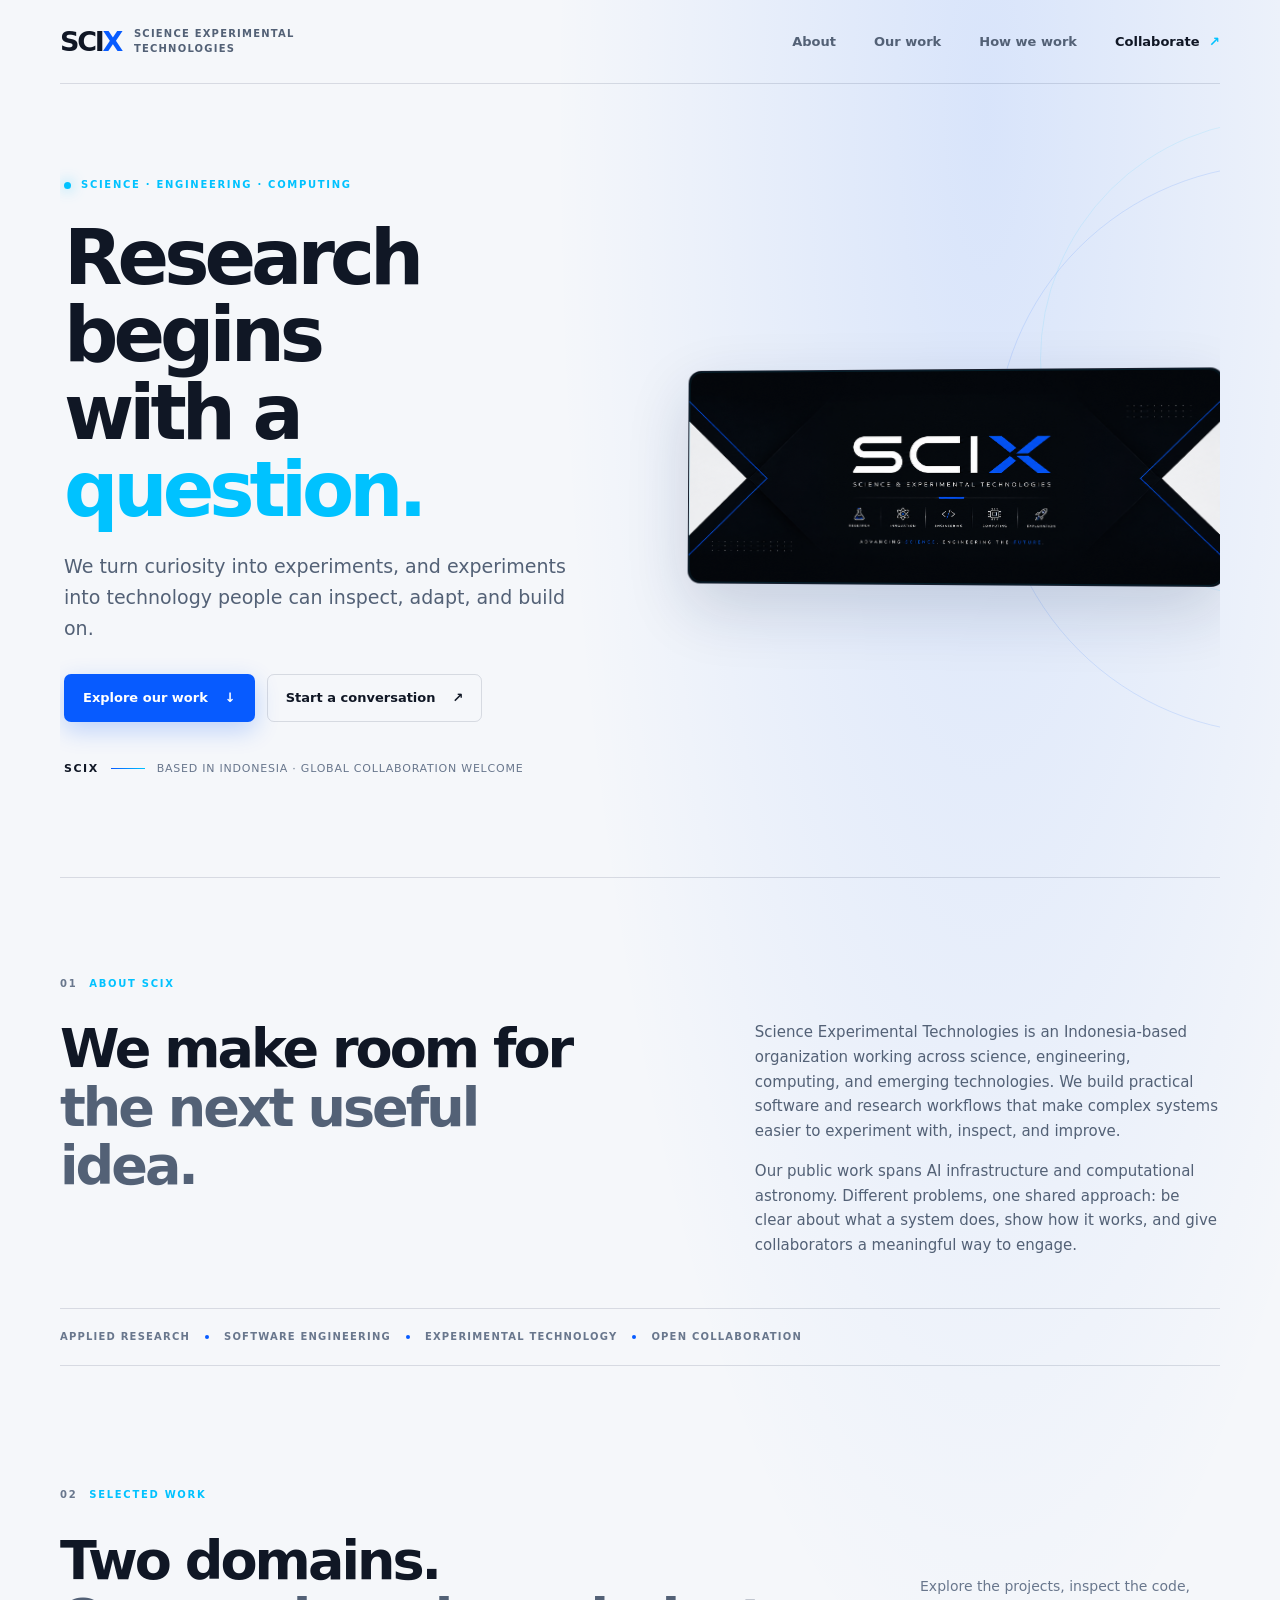
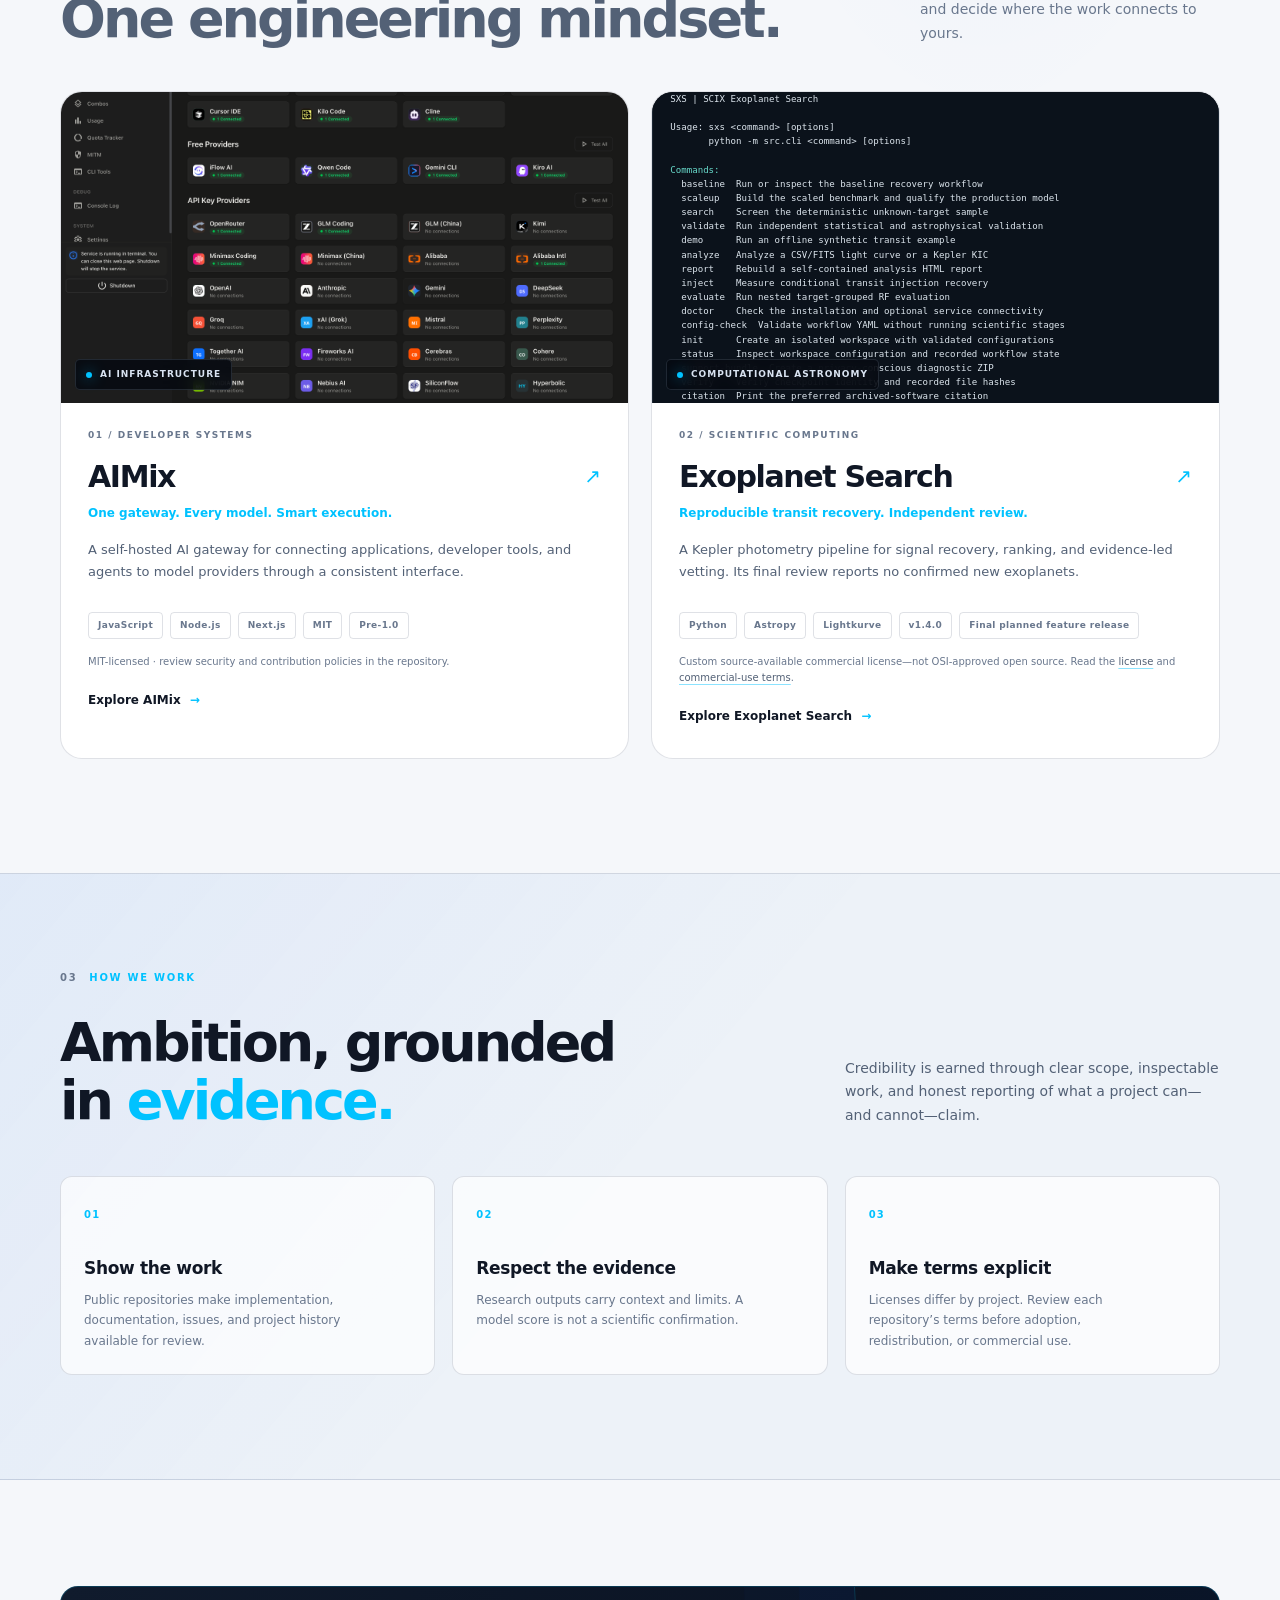
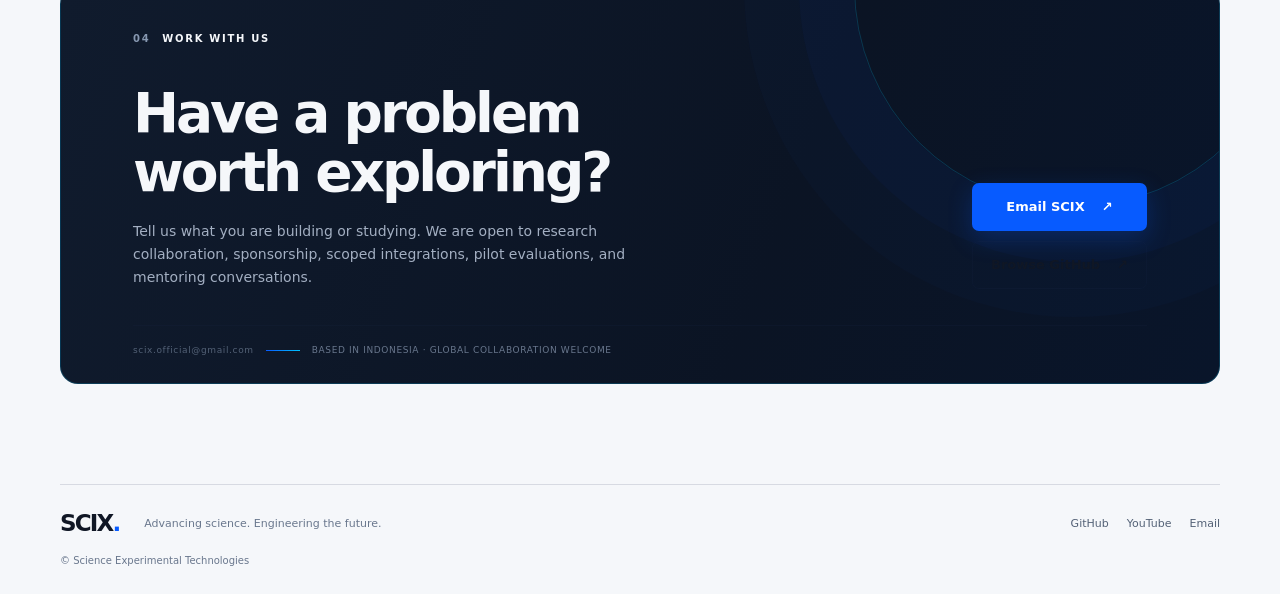
==== site/index.html @ 826debbf "Add SCIX landing site for Cloudflare Pages" ====
<!doctype html>
<html lang="en">
  <head>
    <meta charset="utf-8">
    <meta name="viewport" content="width=device-width, initial-scale=1">
    <meta name="theme-color" content="#080d18">
    <meta name="description" content="Science Experimental Technologies advances science, engineering, computing, and emerging technologies through research, experimentation, and open innovation.">
    <meta property="og:type" content="website">
    <meta property="og:title" content="Science Experimental Technologies — SCIX">
    <meta property="og:description" content="Research questions. Experimental technology. Engineering built to be explored.">
    <title>Science Experimental Technologies — SCIX</title>
    <link rel="icon" type="image/svg+xml" href="./assets/favicon.svg">
    <link rel="stylesheet" href="./styles.css">
  </head>
  <body>
    <a class="skip-link" href="#main">Skip to content</a>

    <header class="site-header">
      <a class="brand" href="#top" aria-label="Science Experimental Technologies home">
        <span class="brand-mark" aria-hidden="true">SCI<span>X</span></span>
        <span class="brand-name">Science Experimental<br>Technologies</span>
      </a>
      <nav class="main-nav" aria-label="Main navigation">
        <a href="#about">About</a>
        <a href="#work">Our work</a>
        <a href="#principles">How we work</a>
        <a class="nav-contact" href="#contact">Collaborate <span aria-hidden="true">↗</span></a>
      </nav>
    </header>

    <main id="main">
      <section class="hero" id="top" aria-labelledby="hero-title">
        <picture class="hero-art">
          <source media="(prefers-color-scheme: dark)" srcset="./assets/scix-banner-wide.png">
          <source media="(prefers-color-scheme: light)" srcset="./assets/scix-banner-centered.png">
          <img src="./assets/scix-banner-wide.png" alt="SCIX — Science & Experimental Technologies. Advancing science. Engineering the future." width="1983" height="793" fetchpriority="high">
        </picture>
        <div class="hero-copy">
          <p class="eyebrow"><span class="eyebrow-dot"></span> Science · Engineering · Computing</p>
          <h1 id="hero-title">Research begins<br>with a <span>question.</span></h1>
          <p class="hero-lede">We turn curiosity into experiments, and experiments into technology people can inspect, adapt, and build on.</p>
          <div class="hero-actions">
            <a class="button button-primary" href="#work">Explore our work <span aria-hidden="true">↓</span></a>
            <a class="button button-quiet" href="mailto:scix.official@gmail.com">Start a conversation <span aria-hidden="true">↗</span></a>
          </div>
          <div class="hero-context"><span>SCIX</span><span class="context-rule"></span><span>Based in Indonesia · Global collaboration welcome</span></div>
        </div>
        <div class="hero-orbit orbit-one" aria-hidden="true"></div>
        <div class="hero-orbit orbit-two" aria-hidden="true"></div>
      </section>

      <section class="intro section-wrap" id="about" aria-labelledby="about-title">
        <div class="section-label"><span>01</span> About SCIX</div>
        <div class="intro-content">
          <h2 id="about-title">We make room for<br><span>the next useful idea.</span></h2>
          <div class="intro-copy">
            <p>Science Experimental Technologies is an Indonesia-based organization working across science, engineering, computing, and emerging technologies. We build practical software and research workflows that make complex systems easier to experiment with, inspect, and improve.</p>
            <p>Our public work spans AI infrastructure and computational astronomy. Different problems, one shared approach: be clear about what a system does, show how it works, and give collaborators a meaningful way to engage.</p>
          </div>
        </div>
        <div class="domain-strip" aria-label="Areas of work">
          <span>Applied research</span><i></i><span>Software engineering</span><i></i><span>Experimental technology</span><i></i><span>Open collaboration</span>
        </div>
      </section>

      <section class="work-section section-wrap" id="work" aria-labelledby="work-title">
        <div class="section-heading">
          <div>
            <div class="section-label"><span>02</span> Selected work</div>
            <h2 id="work-title">Two domains.<br><span>One engineering mindset.</span></h2>
          </div>
          <p class="section-aside">Explore the projects, inspect the code, and decide where the work connects to yours.</p>
        </div>

        <div class="project-grid">
          <article class="project-card project-ai">
            <a class="project-image" href="https://github.com/Science-Experimental-Technologies/AIMix" aria-label="Explore the AIMix repository">
              <img src="./assets/aimix-dashboard.png" alt="AIMix provider management dashboard" width="1400" height="900" loading="lazy">
              <span class="image-label"><span class="live-dot"></span> AI infrastructure</span>
            </a>
            <div class="project-body">
              <div class="project-kicker">01 / Developer systems</div>
              <div class="project-title-row"><h3>AIMix</h3><span class="project-arrow" aria-hidden="true">↗</span></div>
              <p class="project-tagline">One gateway. Every model. Smart execution.</p>
              <p class="project-description">A self-hosted AI gateway for connecting applications, developer tools, and agents to model providers through a consistent interface.</p>
              <div class="tag-list"><span>JavaScript</span><span>Node.js</span><span>Next.js</span><span>MIT</span><span>Pre-1.0</span></div>
              <p class="license-note">MIT-licensed · review security and contribution policies in the repository.</p>
              <a class="text-link" href="https://github.com/Science-Experimental-Technologies/AIMix">Explore AIMix <span aria-hidden="true">→</span></a>
            </div>
          </article>

          <article class="project-card project-science">
            <a class="project-image project-image-terminal" href="https://science-experimental-technologies.github.io/Exoplanet-Search/getting-started/cli-preview/" aria-label="View the Exoplanet Search command-line preview">
              <img src="./assets/sxs-cli-help.svg" alt="Exoplanet Search command-line preview" width="960" height="540" loading="lazy">
              <span class="image-label"><span class="live-dot"></span> Computational astronomy</span>
            </a>
            <div class="project-body">
              <div class="project-kicker">02 / Scientific computing</div>
              <div class="project-title-row"><h3>Exoplanet Search</h3><span class="project-arrow" aria-hidden="true">↗</span></div>
              <p class="project-tagline">Reproducible transit recovery. Independent review.</p>
              <p class="project-description">A Kepler photometry pipeline for signal recovery, ranking, and evidence-led vetting. Its final review reports no confirmed new exoplanets.</p>
              <div class="tag-list"><span>Python</span><span>Astropy</span><span>Lightkurve</span><span>v1.4.0</span><span>Final planned feature release</span></div>
              <p class="license-note">Custom source-available commercial license—not OSI-approved open source. Read the <a href="https://github.com/Science-Experimental-Technologies/Exoplanet-Search/blob/main/LICENSE">license</a> and <a href="https://github.com/Science-Experimental-Technologies/Exoplanet-Search/blob/main/COMMERCIAL_USE.md">commercial-use terms</a>.</p>
              <a class="text-link" href="https://github.com/Science-Experimental-Technologies/Exoplanet-Search">Explore Exoplanet Search <span aria-hidden="true">→</span></a>
            </div>
          </article>
        </div>
      </section>

      <section class="principles-section" id="principles" aria-labelledby="principles-title">
        <div class="section-wrap">
          <div class="section-label"><span>03</span> How we work</div>
          <div class="principles-heading">
            <h2 id="principles-title">Ambition, grounded<br>in <span>evidence.</span></h2>
            <p>Credibility is earned through clear scope, inspectable work, and honest reporting of what a project can—and cannot—claim.</p>
          </div>
          <div class="principle-grid">
            <article class="principle-card">
              <span class="principle-number">01</span>
              <h3>Show the work</h3>
              <p>Public repositories make implementation, documentation, issues, and project history available for review.</p>
            </article>
            <article class="principle-card">
              <span class="principle-number">02</span>
              <h3>Respect the evidence</h3>
              <p>Research outputs carry context and limits. A model score is not a scientific confirmation.</p>
            </article>
            <article class="principle-card">
              <span class="principle-number">03</span>
              <h3>Make terms explicit</h3>
              <p>Licenses differ by project. Review each repository’s terms before adoption, redistribution, or commercial use.</p>
            </article>
          </div>
        </div>
      </section>

      <section class="collaborate-section section-wrap" id="contact" aria-labelledby="contact-title">
        <div class="collab-panel">
          <div class="collab-glow" aria-hidden="true"></div>
          <div class="section-label"><span>04</span> Work with us</div>
          <div class="collab-content">
            <div>
              <h2 id="contact-title">Have a problem<br>worth exploring?</h2>
              <p>Tell us what you are building or studying. We are open to research collaboration, sponsorship, scoped integrations, pilot evaluations, and mentoring conversations.</p>
            </div>
            <div class="collab-actions">
              <a class="button button-primary" href="mailto:scix.official@gmail.com?subject=SCIX%20collaboration">Email SCIX <span aria-hidden="true">↗</span></a>
              <a class="button button-outline" href="https://github.com/Science-Experimental-Technologies">Browse GitHub <span aria-hidden="true">↗</span></a>
            </div>
          </div>
          <div class="collab-footer"><span>scix.official@gmail.com</span><span class="context-rule"></span><span>Based in Indonesia · Global collaboration welcome</span></div>
        </div>
      </section>
    </main>

    <footer class="site-footer">
      <a class="footer-brand" href="#top">SCIX<span>.</span></a>
      <p>Advancing science. Engineering the future.</p>
      <div class="footer-links">
        <a href="https://github.com/Science-Experimental-Technologies">GitHub</a>
        <a href="https://www.youtube.com/@ScExTe">YouTube</a>
        <a href="mailto:scix.official@gmail.com">Email</a>
      </div>
      <small>© Science Experimental Technologies</small>
    </footer>
  </body>
</html>
---- site/styles.css ----
@charset "utf-8";

:root {
  color-scheme: dark;
  --page: #080d18;
  --page-deep: #05080f;
  --surface: #0d1422;
  --surface-raised: #111b2c;
  --surface-soft: #0a111d;
  --ink: #f5f7fa;
  --muted: #a3afc2;
  --quiet: #74839b;
  --line: rgba(157, 177, 208, .15);
  --blue: #075bff;
  --cyan: #00c2ff;
  --max: 1160px;
  --radius: 22px;
  --shadow: 0 26px 80px rgba(0, 0, 0, .28);
}

* { box-sizing: border-box; }
html { scroll-behavior: smooth; scroll-padding-top: 88px; }
body {
  margin: 0;
  background:
    radial-gradient(ellipse at 77% 3%, rgba(7, 91, 255, .12), transparent 27rem),
    var(--page);
  color: var(--ink);
  font-family: Inter, ui-sans-serif, system-ui, -apple-system, BlinkMacSystemFont, "Segoe UI", sans-serif;
  font-size: 16px;
  line-height: 1.65;
  text-rendering: optimizeLegibility;
  -webkit-font-smoothing: antialiased;
}

a { color: inherit; text-decoration: none; }
a:hover { color: var(--cyan); }
img { display: block; max-width: 100%; }
::selection { background: rgba(7, 91, 255, .45); color: white; }
:focus-visible { outline: 3px solid var(--cyan); outline-offset: 4px; border-radius: 4px; }

.skip-link {
  position: fixed; z-index: 20; top: 12px; left: 12px;
  padding: 10px 14px; border-radius: 8px;
  background: var(--ink); color: var(--page); transform: translateY(-160%);
}
.skip-link:focus { transform: translateY(0); }

.site-header {
  width: min(var(--max), calc(100% - 56px));
  min-height: 84px; margin: 0 auto;
  display: flex; align-items: center; justify-content: space-between; gap: 28px;
  border-bottom: 1px solid var(--line);
}
.brand { display: inline-flex; align-items: center; gap: 13px; flex-shrink: 0; }
.brand-mark { font-size: 27px; font-weight: 820; letter-spacing: -.085em; line-height: 1; }
.brand-mark span { color: var(--blue); }
.brand-name { color: var(--muted); font-size: 10px; font-weight: 650; letter-spacing: .12em; line-height: 1.45; text-transform: uppercase; }
.main-nav { display: flex; align-items: center; gap: clamp(18px, 3vw, 38px); color: var(--muted); font-size: 13px; font-weight: 570; }
.main-nav a { transition: color .18s ease; }
.main-nav .nav-contact { color: var(--ink); }
.nav-contact span { margin-left: 5px; color: var(--cyan); }

.hero {
  position: relative; isolation: isolate; overflow: hidden;
  width: min(var(--max), calc(100% - 56px)); min-height: 580px; margin: 0 auto;
  display: grid; grid-template-areas: "copy art"; grid-template-columns: minmax(0, 1.05fr) minmax(390px, .95fr);
  align-items: center; gap: 30px; padding: 68px 0 74px;
}
.hero-copy { grid-area: copy; position: relative; z-index: 2; padding: 25px 0 25px 4px; }
.eyebrow, .section-label, .project-kicker {
  color: var(--cyan); font-size: 10px; font-weight: 730; letter-spacing: .17em; text-transform: uppercase;
}
.eyebrow { display: flex; align-items: center; gap: 10px; margin: 0 0 25px; }
.eyebrow-dot, .live-dot { width: 7px; height: 7px; border-radius: 50%; background: var(--cyan); box-shadow: 0 0 14px rgba(0, 194, 255, .75); }
h1, h2, h3, p { margin-top: 0; }
h1, h2, h3 { text-wrap: balance; }
h1 { max-width: 700px; margin-bottom: 22px; font-size: clamp(44px, 6vw, 76px); font-weight: 660; letter-spacing: -.065em; line-height: 1.02; }
h1 span, h2 span { color: var(--cyan); }
.hero-lede { max-width: 520px; margin-bottom: 29px; color: var(--muted); font-size: clamp(16px, 1.65vw, 19px); line-height: 1.65; }
.hero-actions { display: flex; align-items: center; flex-wrap: wrap; gap: 12px; }
.button { min-height: 48px; display: inline-flex; align-items: center; justify-content: center; gap: 17px; padding: 0 18px; border: 1px solid transparent; border-radius: 7px; font-size: 13px; font-weight: 680; transition: transform .18s ease, border-color .18s ease, background .18s ease; }
.button:hover { color: white; transform: translateY(-2px); }
.button-primary { background: var(--blue); color: white; box-shadow: 0 8px 24px rgba(7, 91, 255, .24); }
.button-primary:hover { background: #176aff; }
.button-quiet { border-color: var(--line); color: var(--ink); }
.button-quiet:hover, .button-outline:hover { border-color: rgba(0, 194, 255, .6); }
.hero-context, .collab-footer { display: flex; align-items: center; gap: 12px; margin-top: 38px; color: var(--quiet); font-size: 11px; letter-spacing: .07em; text-transform: uppercase; }
.hero-context > span:first-child { color: var(--ink); font-weight: 780; letter-spacing: .14em; }
.context-rule { width: 34px; height: 1px; background: linear-gradient(90deg, var(--blue), var(--cyan)); }
.hero-art { grid-area: art; position: relative; z-index: 1; display: block; width: 100%; overflow: hidden; border: 1px solid rgba(117, 152, 208, .16); border-radius: 13px; background: #03060c; box-shadow: var(--shadow); transform: perspective(1100px) rotateY(-4deg) rotateX(1deg); }
.hero-art::after { position: absolute; inset: 0; border: 1px solid rgba(0, 194, 255, .12); border-radius: inherit; content: ""; pointer-events: none; }
.hero-art img { width: 100%; height: auto; }
.hero-orbit { position: absolute; z-index: -1; width: 480px; height: 480px; border: 1px solid rgba(0, 194, 255, .1); border-radius: 50%; pointer-events: none; }
.orbit-one { top: 35px; right: -300px; }
.orbit-two { top: 80px; right: -345px; width: 570px; height: 570px; border-color: rgba(7, 91, 255, .12); }

.section-wrap { width: min(var(--max), calc(100% - 56px)); margin-right: auto; margin-left: auto; }
.intro { padding-top: 98px; padding-bottom: 96px; border-top: 1px solid var(--line); }
.section-label { display: flex; align-items: center; gap: 12px; margin-bottom: 28px; }
.section-label span { color: var(--quiet); font-variant-numeric: tabular-nums; }
.intro-content { display: grid; grid-template-columns: 1fr .82fr; gap: 11%; align-items: start; }
h2 { margin-bottom: 0; font-size: clamp(34px, 4.4vw, 54px); font-weight: 630; letter-spacing: -.055em; line-height: 1.08; }
.intro-content h2 span { color: var(--muted); }
.intro-copy { max-width: 500px; color: var(--muted); font-size: 15px; }
.intro-copy p:last-child { margin-bottom: 0; }
.domain-strip { display: flex; align-items: center; flex-wrap: wrap; gap: 15px; margin-top: 50px; padding: 20px 0; border-top: 1px solid var(--line); border-bottom: 1px solid var(--line); color: var(--quiet); font-size: 10px; font-weight: 650; letter-spacing: .12em; text-transform: uppercase; }
.domain-strip i { width: 4px; height: 4px; border-radius: 50%; background: var(--blue); }

.work-section { padding-top: 25px; padding-bottom: 114px; }
.section-heading { display: flex; align-items: end; justify-content: space-between; gap: 38px; margin-bottom: 42px; }
.section-heading h2 span { color: var(--muted); }
.section-aside { max-width: 300px; margin: 0 0 4px; color: var(--quiet); font-size: 14px; }
.project-grid { display: grid; grid-template-columns: repeat(2, minmax(0, 1fr)); gap: 22px; }
.project-card { overflow: hidden; border: 1px solid var(--line); border-radius: var(--radius); background: linear-gradient(145deg, var(--surface-raised), var(--surface)); transition: transform .22s ease, border-color .22s ease; }
.project-card:hover { transform: translateY(-4px); border-color: rgba(0, 194, 255, .32); }
.project-image { position: relative; display: block; overflow: hidden; aspect-ratio: 1.82; background: #05080e; }
.project-image > img { width: 100%; height: 100%; object-fit: cover; transition: transform .5s ease; }
.project-card:hover .project-image > img { transform: scale(1.025); }
.project-image-terminal > img { object-fit: cover; }
.image-label { position: absolute; bottom: 13px; left: 14px; display: inline-flex; align-items: center; gap: 8px; padding: 7px 10px; border: 1px solid rgba(200, 218, 245, .14); border-radius: 5px; background: rgba(5, 9, 16, .82); color: #d9e3f1; font-size: 9px; font-weight: 700; letter-spacing: .11em; text-transform: uppercase; backdrop-filter: blur(8px); }
.live-dot { width: 6px; height: 6px; }
.project-body { padding: 25px 27px 29px; }
.project-kicker { color: var(--quiet); font-size: 9px; }
.project-title-row { display: flex; align-items: center; justify-content: space-between; margin-top: 9px; }
.project-title-row h3 { margin-bottom: 0; font-size: 30px; font-weight: 630; letter-spacing: -.045em; }
.project-arrow { color: var(--cyan); font-size: 20px; }
.project-tagline { margin: 3px 0 15px; color: var(--cyan); font-size: 12px; font-weight: 660; }
.project-description { min-height: 54px; margin-bottom: 19px; color: var(--muted); font-size: 13px; line-height: 1.7; }
.tag-list { display: flex; flex-wrap: wrap; gap: 7px; margin-bottom: 22px; }
.tag-list span { padding: 5px 9px; border: 1px solid var(--line); border-radius: 4px; color: var(--quiet); font-size: 9px; font-weight: 660; letter-spacing: .04em; }
.license-note { margin: -7px 0 16px; color: var(--quiet); font-size: 10px; line-height: 1.6; }
.license-note a { color: var(--muted); text-decoration: underline; text-decoration-color: rgba(0, 194, 255, .45); text-underline-offset: 3px; }
.text-link { display: inline-flex; align-items: center; gap: 9px; color: var(--ink); font-size: 12px; font-weight: 700; }
.text-link span { color: var(--cyan); transition: transform .18s ease; }
.text-link:hover span { transform: translateX(4px); }

.principles-section { padding: 96px 0 104px; border-top: 1px solid var(--line); border-bottom: 1px solid var(--line); background: linear-gradient(130deg, rgba(7, 91, 255, .055), transparent 50%), var(--surface-soft); }
.principles-heading { display: flex; align-items: end; justify-content: space-between; gap: 36px; }
.principles-heading h2 span { color: var(--cyan); }
.principles-heading > p { max-width: 375px; margin: 0 0 4px; color: var(--muted); font-size: 14px; }
.principle-grid { display: grid; grid-template-columns: repeat(3, 1fr); gap: 17px; margin-top: 45px; }
.principle-card { min-height: 190px; padding: 23px; border: 1px solid var(--line); border-radius: 12px; background: rgba(12, 20, 33, .55); }
.principle-number { color: var(--cyan); font-size: 10px; font-weight: 730; letter-spacing: .12em; }
.principle-card h3 { margin: 28px 0 8px; font-size: 17px; font-weight: 650; letter-spacing: -.02em; }
.principle-card p { max-width: 300px; margin-bottom: 0; color: var(--quiet); font-size: 12px; line-height: 1.7; }

.collaborate-section { padding-top: 106px; padding-bottom: 100px; }
.collab-panel { position: relative; isolation: isolate; overflow: hidden; padding: 44px clamp(24px, 6vw, 72px) 25px; border: 1px solid rgba(0, 194, 255, .2); border-radius: 18px; background: linear-gradient(110deg, #0c1524, #0a1120 62%, #09152a); }
.collab-glow { position: absolute; z-index: -1; top: -220px; right: -75px; width: 440px; height: 440px; border: 1px solid rgba(0, 194, 255, .2); border-radius: 50%; box-shadow: 0 0 0 55px rgba(7, 91, 255, .035), 0 0 0 110px rgba(7, 91, 255, .025); }
.collab-content { display: flex; align-items: end; justify-content: space-between; gap: 50px; padding: 8px 0 36px; }
.collab-content h2 { margin-bottom: 17px; font-size: clamp(35px, 4.4vw, 55px); }
.collab-content p { max-width: 560px; margin-bottom: 0; color: var(--muted); font-size: 14px; }
.collab-actions { display: flex; flex-shrink: 0; flex-direction: column; gap: 10px; }
.button-outline { border-color: var(--line); color: var(--ink); }
.collab-footer { margin-top: 0; padding-top: 17px; border-top: 1px solid var(--line); font-size: 9px; }
.collab-footer > span:first-child { color: var(--muted); text-transform: none; }

.site-footer { width: min(var(--max), calc(100% - 56px)); min-height: 110px; margin: 0 auto; display: grid; grid-template-columns: auto 1fr auto; align-items: center; gap: 10px 25px; padding: 20px 0 25px; border-top: 1px solid var(--line); }
.footer-brand { font-size: 23px; font-weight: 820; letter-spacing: -.08em; }
.footer-brand span { color: var(--blue); }
.site-footer p { margin: 0; color: var(--quiet); font-size: 11px; }
.footer-links { display: flex; gap: 18px; color: var(--muted); font-size: 11px; }
.site-footer small { grid-column: 1 / -1; color: var(--quiet); font-size: 10px; }
.not-found { min-height: 100svh; width: min(700px, calc(100% - 48px)); margin: 0 auto; display: flex; flex-direction: column; align-items: flex-start; justify-content: center; }
.not-found .footer-brand { margin-bottom: 48px; }
.not-found h1 { margin-bottom: 18px; }
.not-found .hero-lede { margin-bottom: 25px; }

@media (prefers-color-scheme: light) {
  :root {
    color-scheme: light;
    --page: #f5f7fa;
    --page-deep: #eef2f7;
    --surface: #ffffff;
    --surface-raised: #ffffff;
    --surface-soft: #edf2f8;
    --ink: #101725;
    --muted: #536176;
    --quiet: #69778d;
    --line: rgba(28, 48, 78, .14);
    --shadow: 0 24px 65px rgba(21, 40, 72, .16);
  }
  .principle-card { background: rgba(255, 255, 255, .7); }
  .collab-panel { background: linear-gradient(110deg, #101b2d, #0b1424 62%, #09152a); color: #f5f7fa; }
  .collab-panel .section-label, .collab-panel h2 { color: #f5f7fa; }
  .collab-panel .section-label span { color: #8798b1; }
  .collab-panel .collab-content p { color: #a3afc2; }
}

@media (max-width: 850px) {
  .hero { min-height: 0; grid-template-areas: "copy" "art"; grid-template-columns: 1fr; padding-top: 56px; }
  .hero-copy { max-width: 720px; }
  .hero-art { width: min(100%, 720px); margin: 0 auto; transform: none; }
  .hero-orbit { top: 330px; right: -380px; }
  .intro-content { grid-template-columns: 1fr; gap: 24px; }
  .intro-copy { max-width: 670px; }
  .section-heading, .principles-heading { align-items: start; flex-direction: column; gap: 20px; }
  .section-aside, .principles-heading > p { max-width: 520px; }
  .collab-content { align-items: start; flex-direction: column; gap: 28px; }
  .collab-actions { flex-direction: row; flex-wrap: wrap; }
}

@media (max-width: 620px) {
  html { scroll-padding-top: 20px; }
  .site-header, .section-wrap, .hero, .site-footer { width: min(100% - 36px, var(--max)); }
  .site-header { min-height: 72px; align-items: center; flex-wrap: wrap; gap: 0; padding: 13px 0 10px; }
  .brand-mark { font-size: 24px; }
  .brand-name { font-size: 8px; }
  .main-nav { width: 100%; justify-content: space-between; gap: 10px; padding-top: 12px; font-size: 11px; }
  .hero { gap: 18px; padding-top: 38px; padding-bottom: 57px; }
  .hero-copy { padding-left: 0; }
  .eyebrow { margin-bottom: 19px; font-size: 9px; }
  h1 { font-size: clamp(43px, 13vw, 61px); }
  .hero-lede { font-size: 15px; }
  .button { min-height: 45px; padding: 0 13px; font-size: 11px; }
  .hero-context { margin-top: 27px; font-size: 9px; }
  .intro { padding-top: 68px; padding-bottom: 69px; }
  h2 { font-size: clamp(33px, 10vw, 46px); }
  .domain-strip { gap: 10px; margin-top: 30px; font-size: 8px; letter-spacing: .08em; }
  .work-section { padding-top: 8px; padding-bottom: 72px; }
  .section-heading { margin-bottom: 27px; }
  .project-grid { grid-template-columns: 1fr; gap: 15px; }
  .project-image { aspect-ratio: 1.72; }
  .project-body { padding: 22px 20px 24px; }
  .project-description { min-height: 0; }
  .principles-section { padding: 70px 0 73px; }
  .principle-grid { grid-template-columns: 1fr; gap: 10px; margin-top: 27px; }
  .principle-card { min-height: 0; padding: 20px; }
  .principle-card h3 { margin-top: 16px; }
  .collaborate-section { padding-top: 69px; padding-bottom: 63px; }
  .collab-panel { padding: 29px 20px 18px; }
  .collab-content { padding-top: 3px; padding-bottom: 25px; }
  .collab-actions { align-items: stretch; flex-direction: column; width: 100%; }
  .collab-actions .button { justify-content: space-between; }
  .collab-footer { flex-wrap: wrap; gap: 8px; font-size: 8px; }
  .site-footer { grid-template-columns: auto 1fr; padding-top: 22px; }
  .footer-links { grid-column: 1 / -1; grid-row: 2; }
  .site-footer small { grid-row: 3; }
}

@media (prefers-reduced-motion: reduce) {
  *, *::before, *::after { scroll-behavior: auto !important; transition-duration: .01ms !important; animation-duration: .01ms !important; animation-iteration-count: 1 !important; }
}
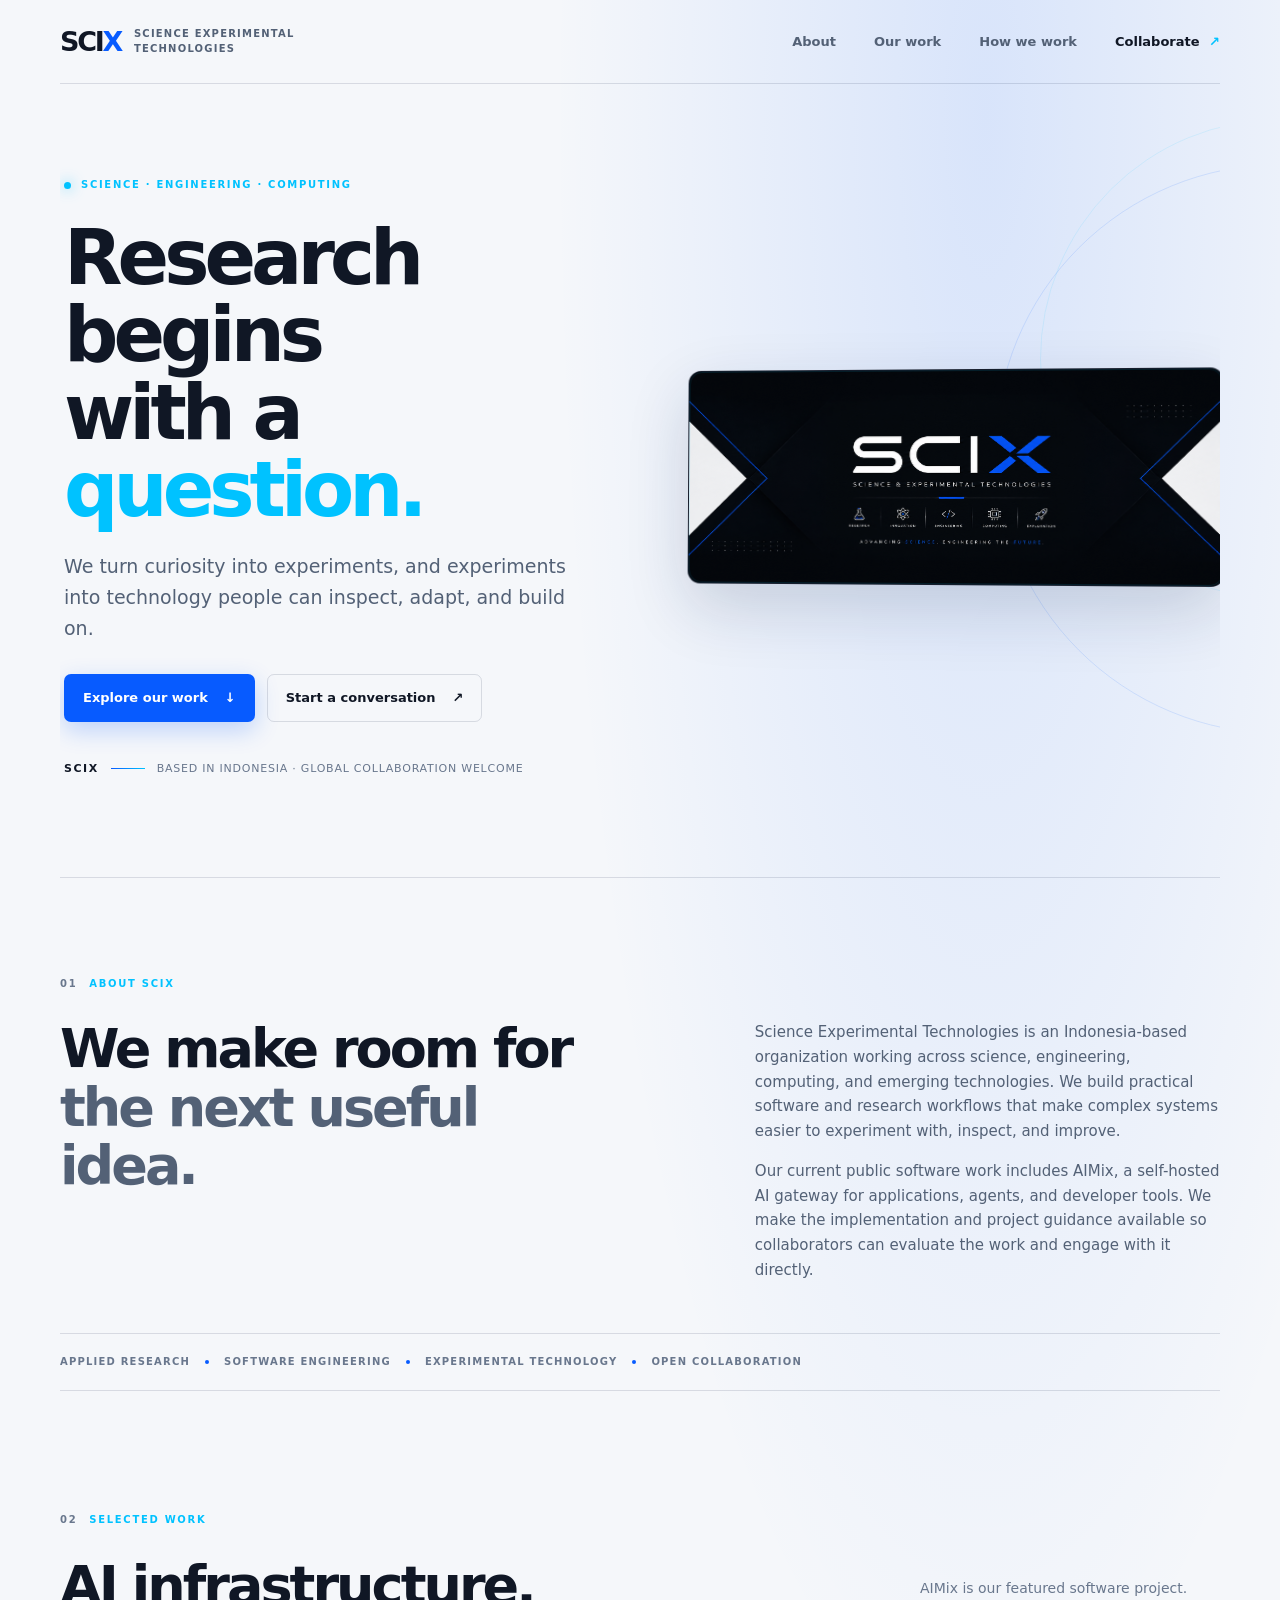
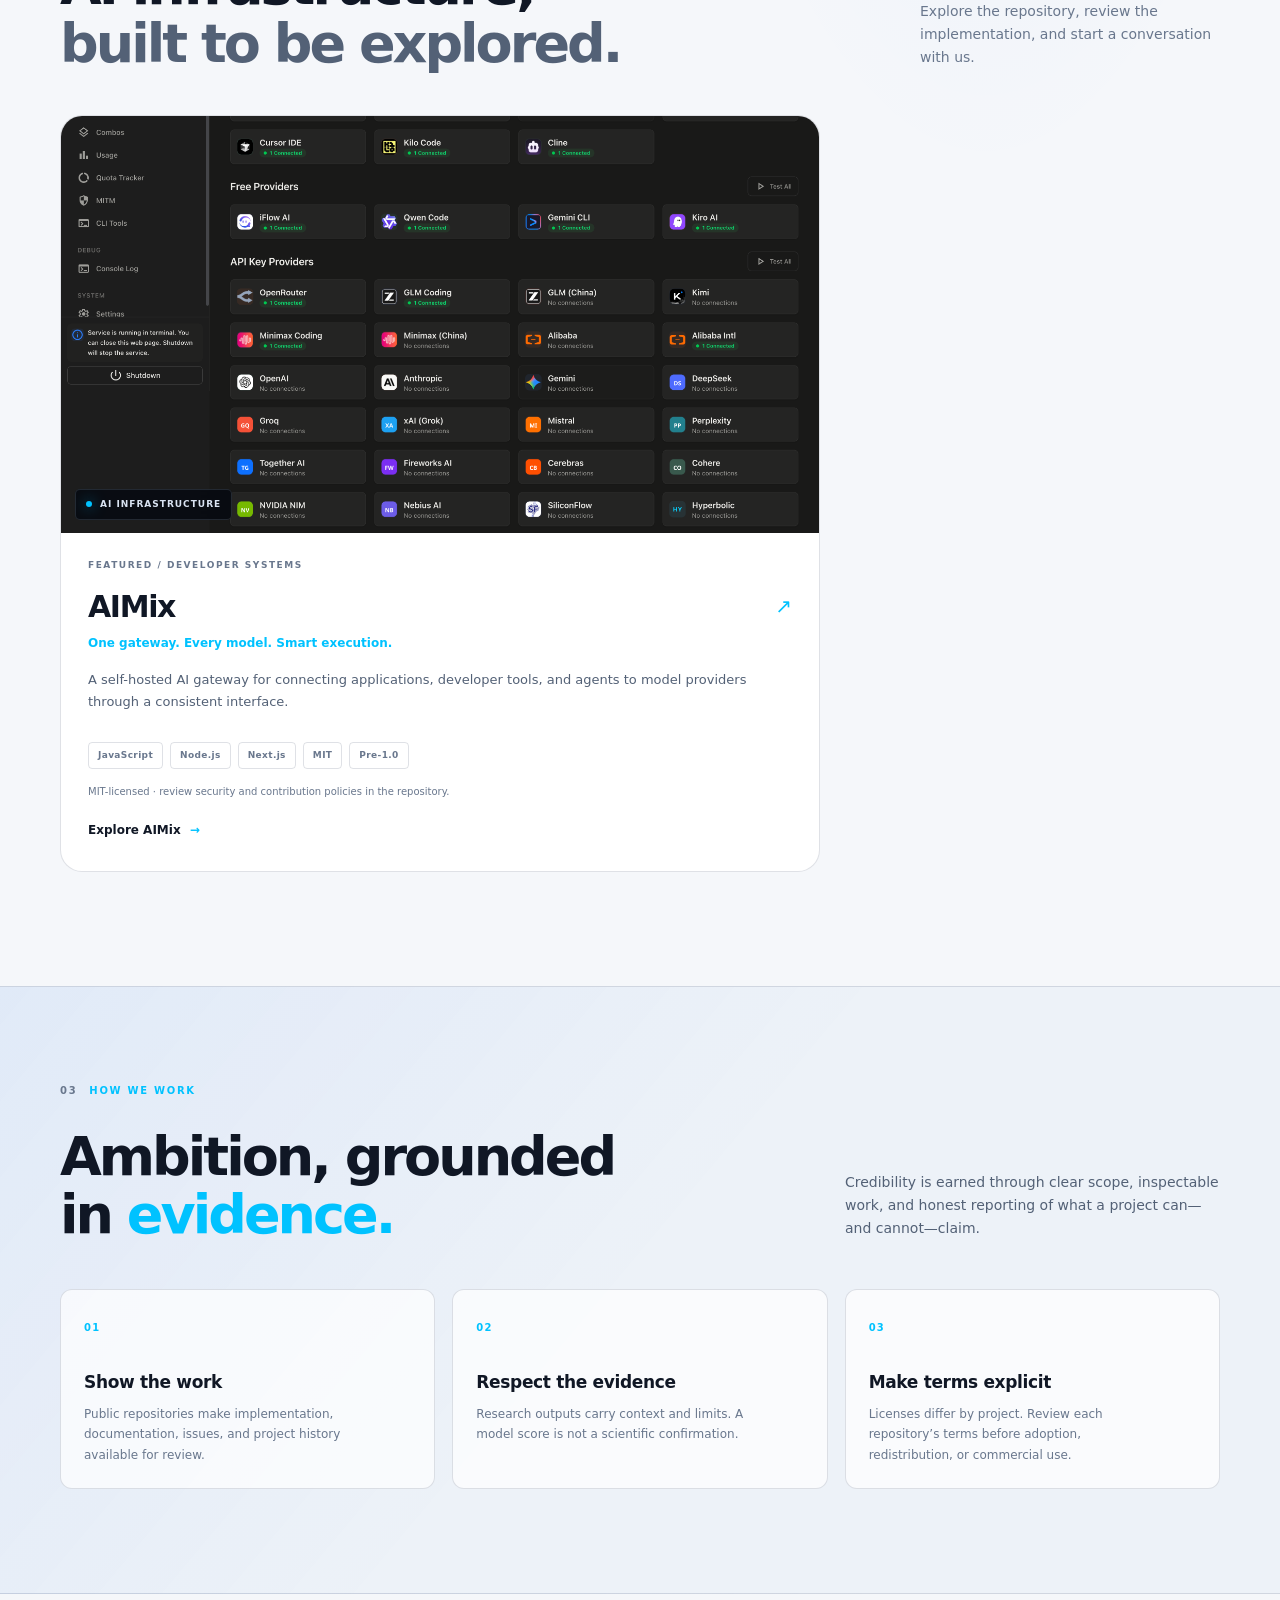
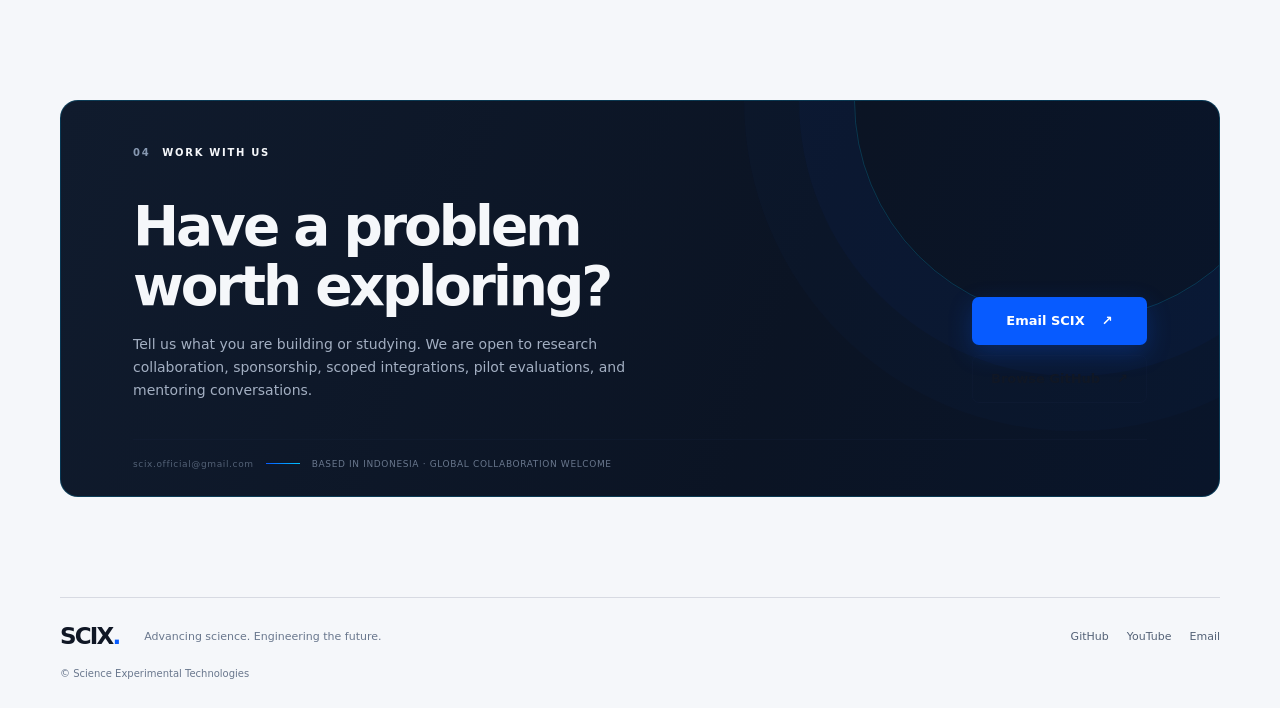
==== commit 6160917b: "Refine SCIX profile around AIMix" ====
--- a/site/index.html
+++ b/site/index.html
@@ -55,7 +55,7 @@
           <h2 id="about-title">We make room for<br><span>the next useful idea.</span></h2>
           <div class="intro-copy">
             <p>Science Experimental Technologies is an Indonesia-based organization working across science, engineering, computing, and emerging technologies. We build practical software and research workflows that make complex systems easier to experiment with, inspect, and improve.</p>
-            <p>Our public work spans AI infrastructure and computational astronomy. Different problems, one shared approach: be clear about what a system does, show how it works, and give collaborators a meaningful way to engage.</p>
+            <p>Our current public software work includes AIMix, a self-hosted AI gateway for applications, agents, and developer tools. We make the implementation and project guidance available so collaborators can evaluate the work and engage with it directly.</p>
           </div>
         </div>
         <div class="domain-strip" aria-label="Areas of work">
@@ -67,9 +67,9 @@
         <div class="section-heading">
           <div>
             <div class="section-label"><span>02</span> Selected work</div>
-            <h2 id="work-title">Two domains.<br><span>One engineering mindset.</span></h2>
+            <h2 id="work-title">AI infrastructure,<br><span>built to be explored.</span></h2>
           </div>
-          <p class="section-aside">Explore the projects, inspect the code, and decide where the work connects to yours.</p>
+          <p class="section-aside">AIMix is our featured software project. Explore the repository, review the implementation, and start a conversation with us.</p>
         </div>
 
         <div class="project-grid">
@@ -79,29 +79,13 @@
               <span class="image-label"><span class="live-dot"></span> AI infrastructure</span>
             </a>
             <div class="project-body">
-              <div class="project-kicker">01 / Developer systems</div>
+              <div class="project-kicker">Featured / Developer systems</div>
               <div class="project-title-row"><h3>AIMix</h3><span class="project-arrow" aria-hidden="true">↗</span></div>
               <p class="project-tagline">One gateway. Every model. Smart execution.</p>
               <p class="project-description">A self-hosted AI gateway for connecting applications, developer tools, and agents to model providers through a consistent interface.</p>
               <div class="tag-list"><span>JavaScript</span><span>Node.js</span><span>Next.js</span><span>MIT</span><span>Pre-1.0</span></div>
               <p class="license-note">MIT-licensed · review security and contribution policies in the repository.</p>
               <a class="text-link" href="https://github.com/Science-Experimental-Technologies/AIMix">Explore AIMix <span aria-hidden="true">→</span></a>
-            </div>
-          </article>
-
-          <article class="project-card project-science">
-            <a class="project-image project-image-terminal" href="https://science-experimental-technologies.github.io/Exoplanet-Search/getting-started/cli-preview/" aria-label="View the Exoplanet Search command-line preview">
-              <img src="./assets/sxs-cli-help.svg" alt="Exoplanet Search command-line preview" width="960" height="540" loading="lazy">
-              <span class="image-label"><span class="live-dot"></span> Computational astronomy</span>
-            </a>
-            <div class="project-body">
-              <div class="project-kicker">02 / Scientific computing</div>
-              <div class="project-title-row"><h3>Exoplanet Search</h3><span class="project-arrow" aria-hidden="true">↗</span></div>
-              <p class="project-tagline">Reproducible transit recovery. Independent review.</p>
-              <p class="project-description">A Kepler photometry pipeline for signal recovery, ranking, and evidence-led vetting. Its final review reports no confirmed new exoplanets.</p>
-              <div class="tag-list"><span>Python</span><span>Astropy</span><span>Lightkurve</span><span>v1.4.0</span><span>Final planned feature release</span></div>
-              <p class="license-note">Custom source-available commercial license—not OSI-approved open source. Read the <a href="https://github.com/Science-Experimental-Technologies/Exoplanet-Search/blob/main/LICENSE">license</a> and <a href="https://github.com/Science-Experimental-Technologies/Exoplanet-Search/blob/main/COMMERCIAL_USE.md">commercial-use terms</a>.</p>
-              <a class="text-link" href="https://github.com/Science-Experimental-Technologies/Exoplanet-Search">Explore Exoplanet Search <span aria-hidden="true">→</span></a>
             </div>
           </article>
         </div>
--- a/site/styles.css
+++ b/site/styles.css
@@ -111,13 +111,12 @@
 .section-heading { display: flex; align-items: end; justify-content: space-between; gap: 38px; margin-bottom: 42px; }
 .section-heading h2 span { color: var(--muted); }
 .section-aside { max-width: 300px; margin: 0 0 4px; color: var(--quiet); font-size: 14px; }
-.project-grid { display: grid; grid-template-columns: repeat(2, minmax(0, 1fr)); gap: 22px; }
+.project-grid { display: grid; grid-template-columns: minmax(0, 760px); gap: 22px; }
 .project-card { overflow: hidden; border: 1px solid var(--line); border-radius: var(--radius); background: linear-gradient(145deg, var(--surface-raised), var(--surface)); transition: transform .22s ease, border-color .22s ease; }
 .project-card:hover { transform: translateY(-4px); border-color: rgba(0, 194, 255, .32); }
 .project-image { position: relative; display: block; overflow: hidden; aspect-ratio: 1.82; background: #05080e; }
 .project-image > img { width: 100%; height: 100%; object-fit: cover; transition: transform .5s ease; }
 .project-card:hover .project-image > img { transform: scale(1.025); }
-.project-image-terminal > img { object-fit: cover; }
 .image-label { position: absolute; bottom: 13px; left: 14px; display: inline-flex; align-items: center; gap: 8px; padding: 7px 10px; border: 1px solid rgba(200, 218, 245, .14); border-radius: 5px; background: rgba(5, 9, 16, .82); color: #d9e3f1; font-size: 9px; font-weight: 700; letter-spacing: .11em; text-transform: uppercase; backdrop-filter: blur(8px); }
 .live-dot { width: 6px; height: 6px; }
 .project-body { padding: 25px 27px 29px; }
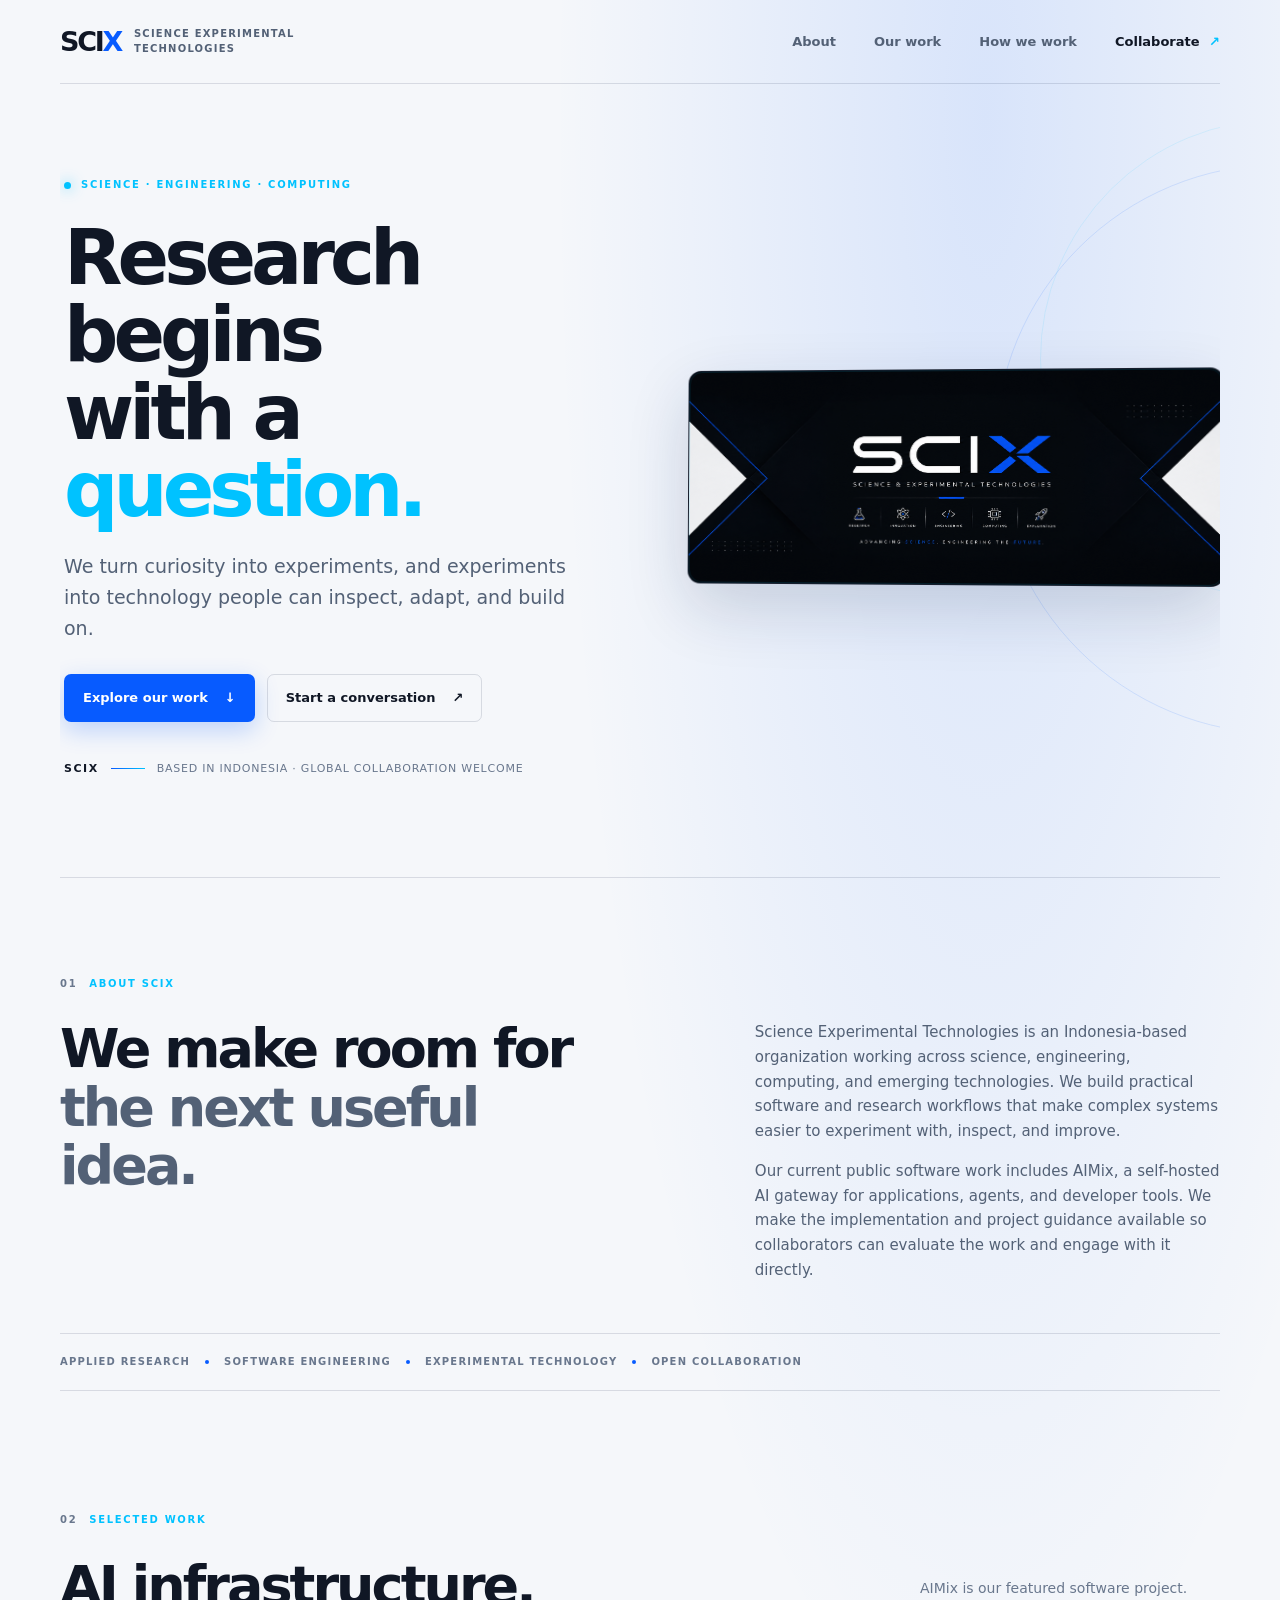
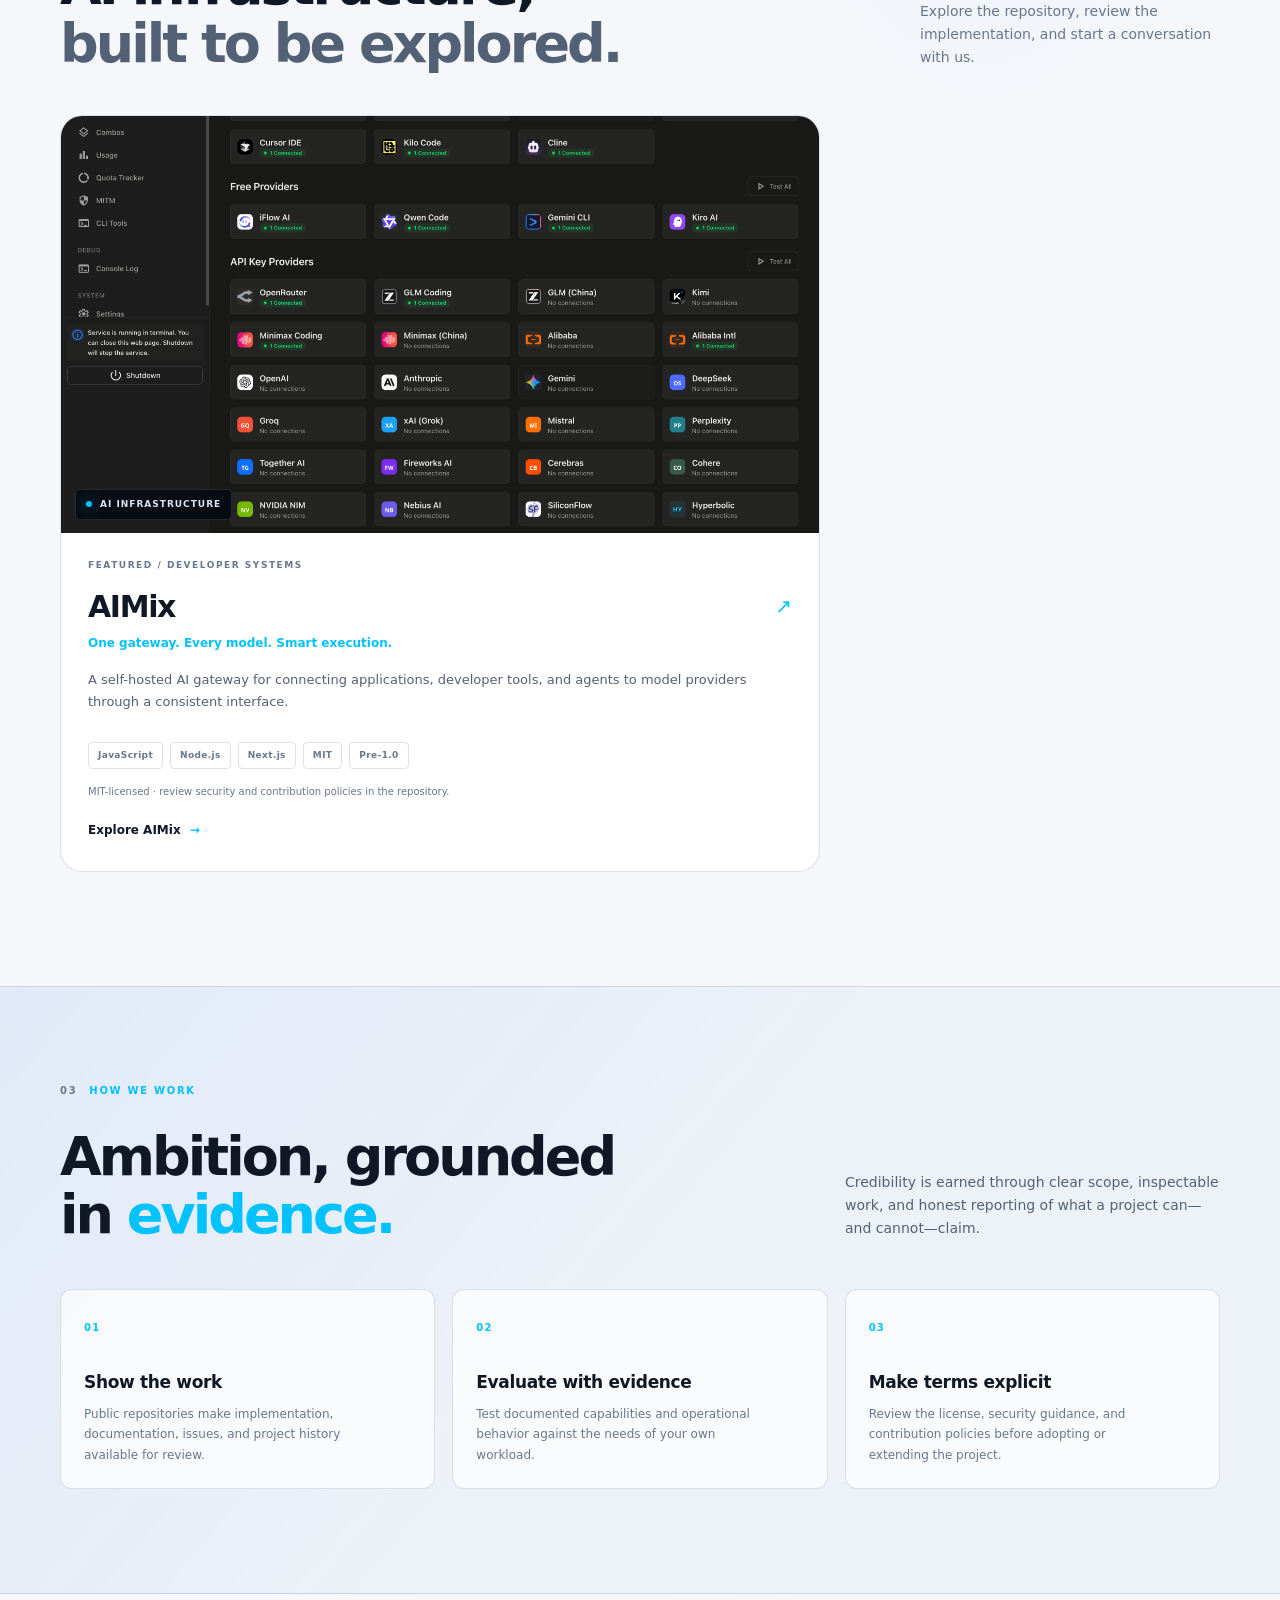
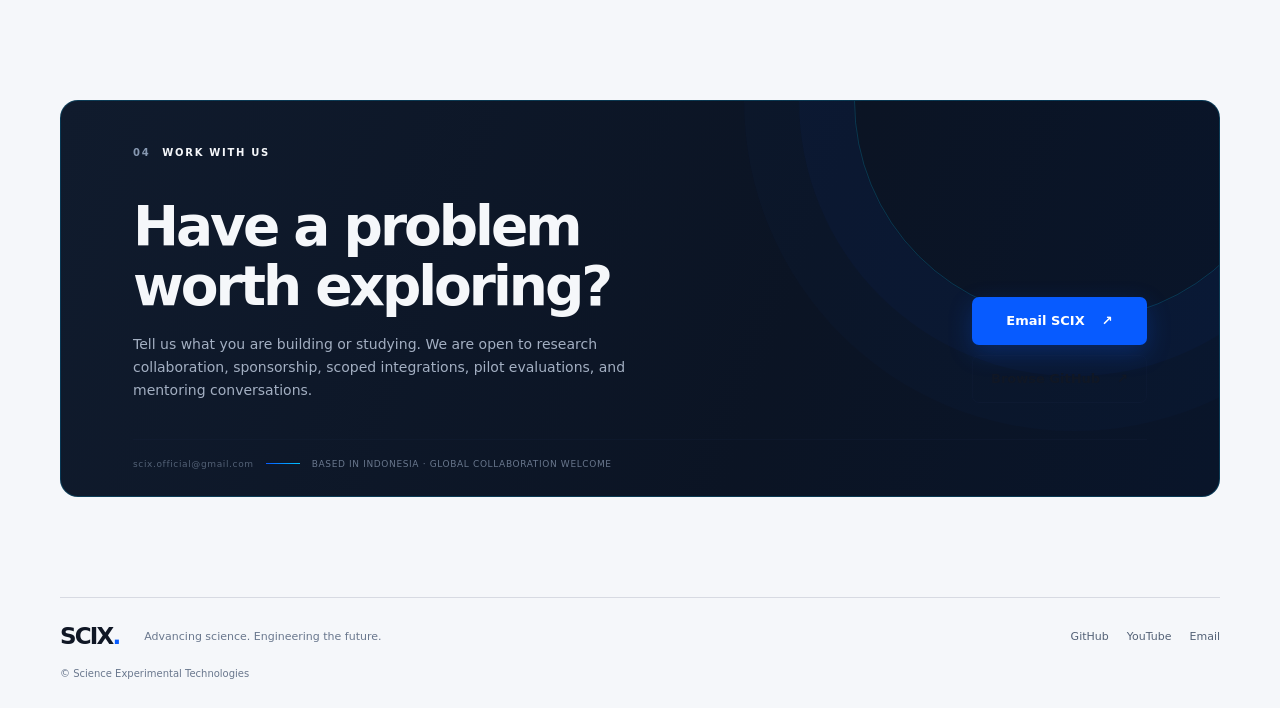
==== commit d114836d: "Align site principles with AIMix" ====
--- a/site/index.html
+++ b/site/index.html
@@ -106,13 +106,13 @@
             </article>
             <article class="principle-card">
               <span class="principle-number">02</span>
-              <h3>Respect the evidence</h3>
-              <p>Research outputs carry context and limits. A model score is not a scientific confirmation.</p>
+              <h3>Evaluate with evidence</h3>
+              <p>Test documented capabilities and operational behavior against the needs of your own workload.</p>
             </article>
             <article class="principle-card">
               <span class="principle-number">03</span>
               <h3>Make terms explicit</h3>
-              <p>Licenses differ by project. Review each repository’s terms before adoption, redistribution, or commercial use.</p>
+              <p>Review the license, security guidance, and contribution policies before adopting or extending the project.</p>
             </article>
           </div>
         </div>
